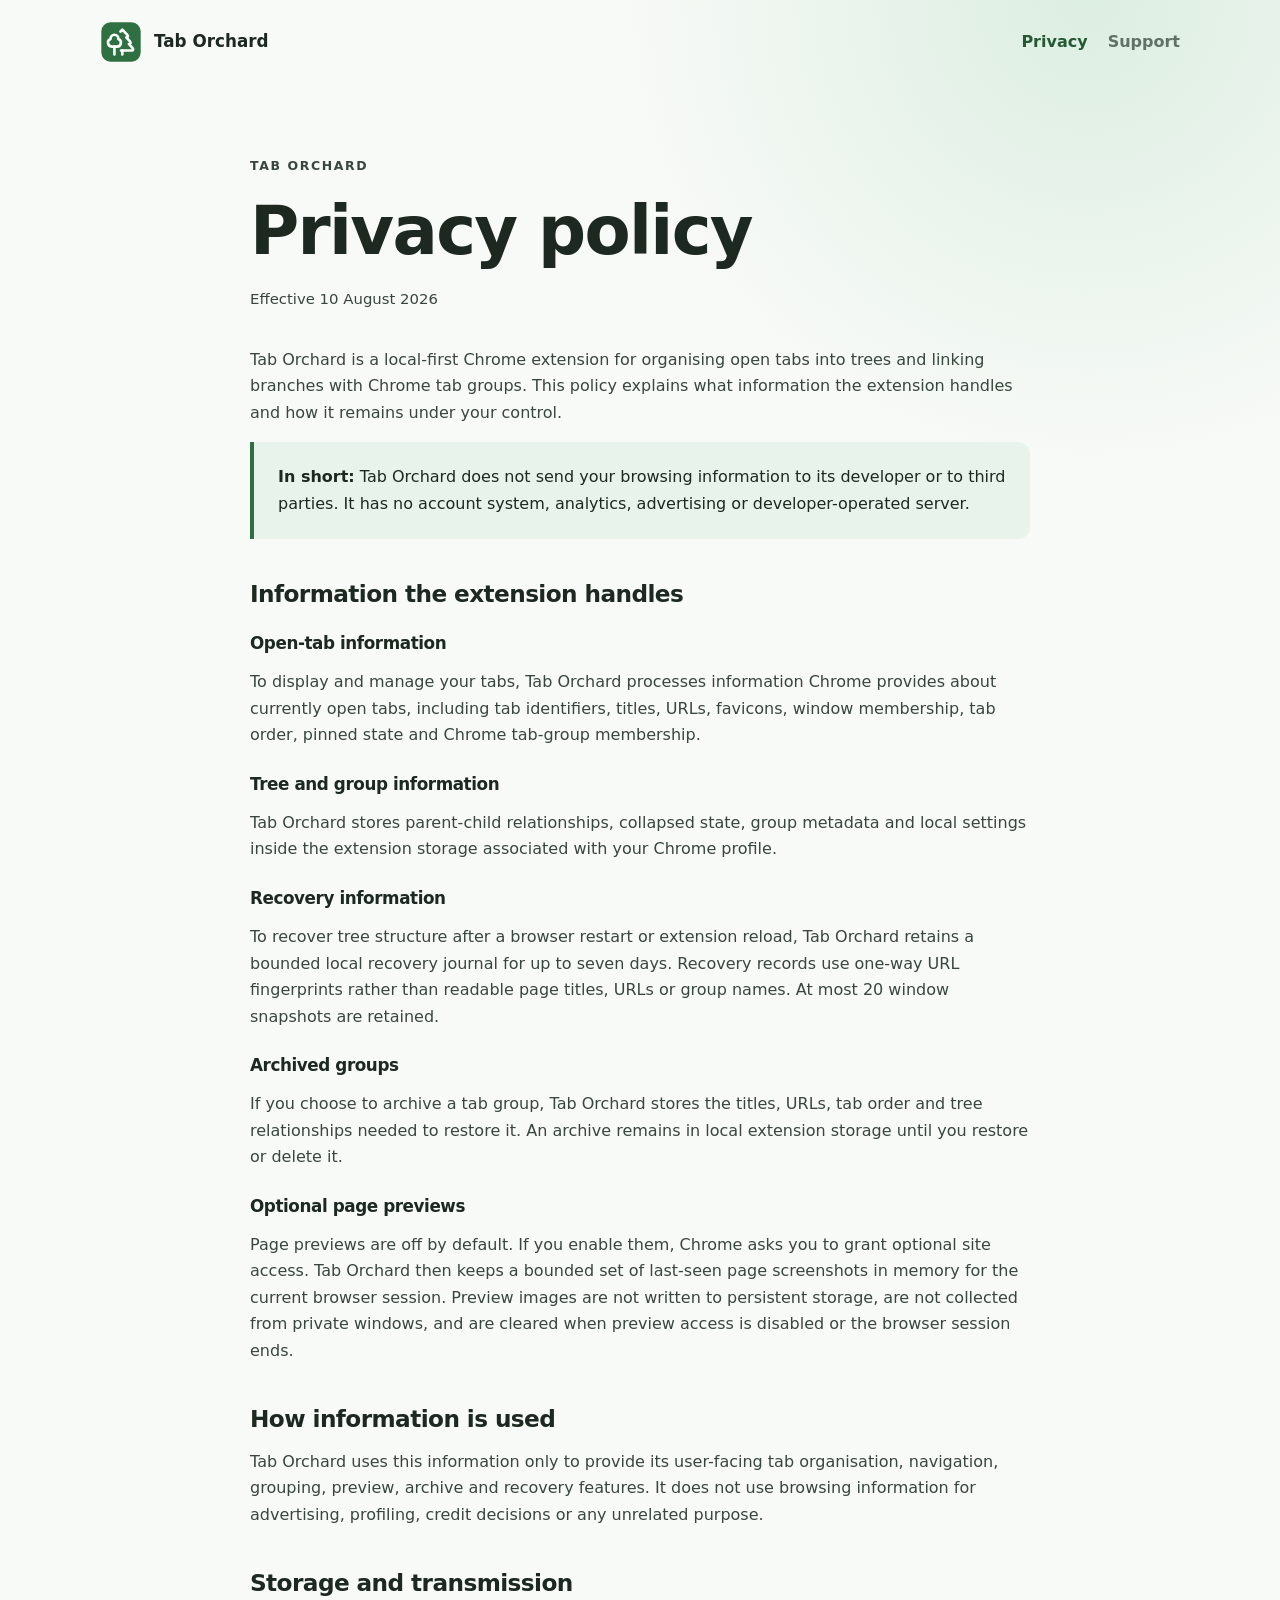
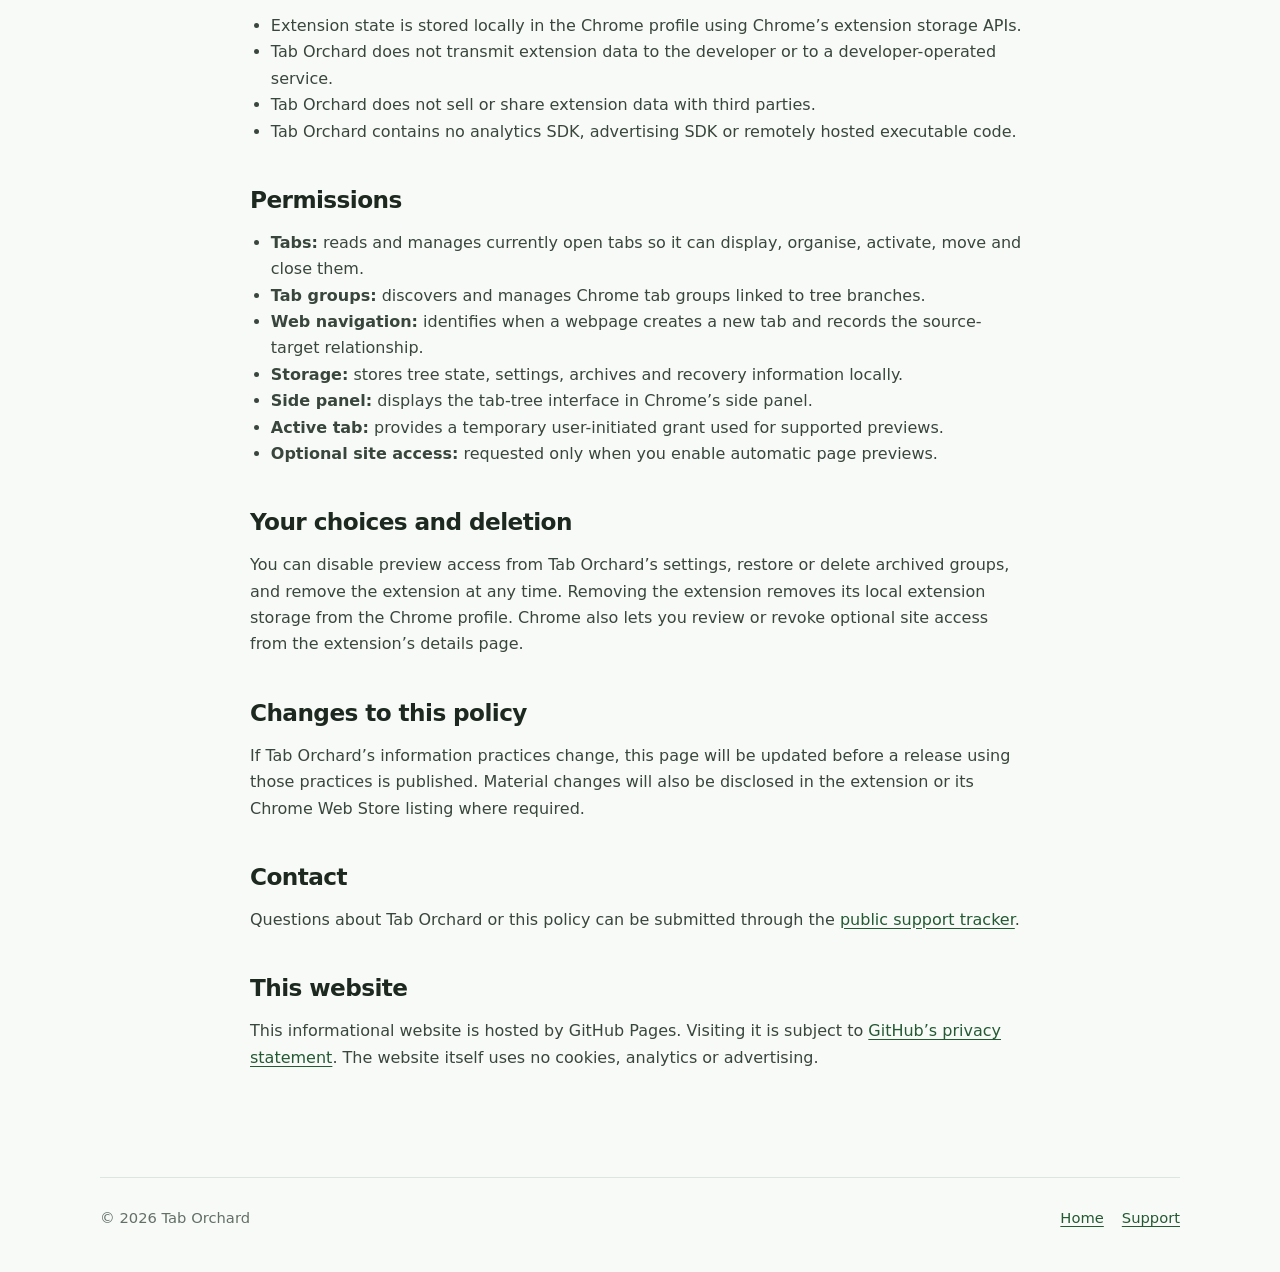
==== privacy.html @ 5b3e2a60 "Create Tab Orchard information site" ====
<!doctype html>
<html lang="en">
  <head>
    <meta charset="utf-8">
    <meta name="viewport" content="width=device-width, initial-scale=1">
    <meta name="description" content="Privacy policy for the Tab Orchard Chrome extension.">
    <title>Privacy policy · Tab Orchard</title>
    <link rel="icon" href="logo.svg" type="image/svg+xml">
    <link rel="stylesheet" href="styles.css">
  </head>
  <body>
    <header class="site-header">
      <a class="brand" href="index.html" aria-label="Tab Orchard home">
        <img src="logo.svg" alt="">
        <span>Tab Orchard</span>
      </a>
      <nav aria-label="Primary navigation">
        <a href="privacy.html" aria-current="page">Privacy</a>
        <a href="support.html">Support</a>
      </nav>
    </header>

    <main class="container policy">
      <p class="eyebrow">Tab Orchard</p>
      <h1>Privacy policy</h1>
      <p class="updated">Effective 10 August 2026</p>
      <p class="policy-intro">Tab Orchard is a local-first Chrome extension for organising open tabs into trees and linking branches with Chrome tab groups. This policy explains what information the extension handles and how it remains under your control.</p>

      <div class="note">
        <strong>In short:</strong> Tab Orchard does not send your browsing information to its developer or to third parties. It has no account system, analytics, advertising or developer-operated server.
      </div>

      <h2>Information the extension handles</h2>

      <h3>Open-tab information</h3>
      <p>To display and manage your tabs, Tab Orchard processes information Chrome provides about currently open tabs, including tab identifiers, titles, URLs, favicons, window membership, tab order, pinned state and Chrome tab-group membership.</p>

      <h3>Tree and group information</h3>
      <p>Tab Orchard stores parent-child relationships, collapsed state, group metadata and local settings inside the extension storage associated with your Chrome profile.</p>

      <h3>Recovery information</h3>
      <p>To recover tree structure after a browser restart or extension reload, Tab Orchard retains a bounded local recovery journal for up to seven days. Recovery records use one-way URL fingerprints rather than readable page titles, URLs or group names. At most 20 window snapshots are retained.</p>

      <h3>Archived groups</h3>
      <p>If you choose to archive a tab group, Tab Orchard stores the titles, URLs, tab order and tree relationships needed to restore it. An archive remains in local extension storage until you restore or delete it.</p>

      <h3>Optional page previews</h3>
      <p>Page previews are off by default. If you enable them, Chrome asks you to grant optional site access. Tab Orchard then keeps a bounded set of last-seen page screenshots in memory for the current browser session. Preview images are not written to persistent storage, are not collected from private windows, and are cleared when preview access is disabled or the browser session ends.</p>

      <h2>How information is used</h2>
      <p>Tab Orchard uses this information only to provide its user-facing tab organisation, navigation, grouping, preview, archive and recovery features. It does not use browsing information for advertising, profiling, credit decisions or any unrelated purpose.</p>

      <h2>Storage and transmission</h2>
      <ul>
        <li>Extension state is stored locally in the Chrome profile using Chrome’s extension storage APIs.</li>
        <li>Tab Orchard does not transmit extension data to the developer or to a developer-operated service.</li>
        <li>Tab Orchard does not sell or share extension data with third parties.</li>
        <li>Tab Orchard contains no analytics SDK, advertising SDK or remotely hosted executable code.</li>
      </ul>

      <h2>Permissions</h2>
      <ul>
        <li><strong>Tabs:</strong> reads and manages currently open tabs so it can display, organise, activate, move and close them.</li>
        <li><strong>Tab groups:</strong> discovers and manages Chrome tab groups linked to tree branches.</li>
        <li><strong>Web navigation:</strong> identifies when a webpage creates a new tab and records the source-target relationship.</li>
        <li><strong>Storage:</strong> stores tree state, settings, archives and recovery information locally.</li>
        <li><strong>Side panel:</strong> displays the tab-tree interface in Chrome’s side panel.</li>
        <li><strong>Active tab:</strong> provides a temporary user-initiated grant used for supported previews.</li>
        <li><strong>Optional site access:</strong> requested only when you enable automatic page previews.</li>
      </ul>

      <h2>Your choices and deletion</h2>
      <p>You can disable preview access from Tab Orchard’s settings, restore or delete archived groups, and remove the extension at any time. Removing the extension removes its local extension storage from the Chrome profile. Chrome also lets you review or revoke optional site access from the extension’s details page.</p>

      <h2>Changes to this policy</h2>
      <p>If Tab Orchard’s information practices change, this page will be updated before a release using those practices is published. Material changes will also be disclosed in the extension or its Chrome Web Store listing where required.</p>

      <h2>Contact</h2>
      <p>Questions about Tab Orchard or this policy can be submitted through the <a href="https://github.com/LukeDefeo/tab-orchard/issues">public support tracker</a>.</p>

      <h2>This website</h2>
      <p>This informational website is hosted by GitHub Pages. Visiting it is subject to <a href="https://docs.github.com/en/site-policy/privacy-policies/github-general-privacy-statement">GitHub’s privacy statement</a>. The website itself uses no cookies, analytics or advertising.</p>
    </main>

    <footer class="site-footer">
      <span>© 2026 Tab Orchard</span>
      <div class="footer-links">
        <a href="index.html">Home</a>
        <a href="support.html">Support</a>
      </div>
    </footer>
  </body>
</html>
---- styles.css ----
:root {
  color-scheme: light;
  --ink: #1d2920;
  --muted: #637068;
  --green: #2f7042;
  --green-dark: #245934;
  --green-soft: #e8f3eb;
  --cream: #f8faf7;
  --line: #dce5de;
  --white: #ffffff;
  font-family: Inter, ui-sans-serif, system-ui, -apple-system, BlinkMacSystemFont, "Segoe UI", sans-serif;
}

* {
  box-sizing: border-box;
}

body {
  margin: 0;
  color: var(--ink);
  background:
    radial-gradient(circle at 85% 0%, #dceee1 0, transparent 30rem),
    var(--cream);
  font-size: 16px;
  line-height: 1.65;
}

a {
  color: var(--green-dark);
  text-underline-offset: 0.18em;
}

a:hover {
  color: var(--green);
}

.site-header,
.site-footer,
.container {
  width: min(1080px, calc(100% - 40px));
  margin-inline: auto;
}

.site-header {
  min-height: 84px;
  display: flex;
  align-items: center;
  justify-content: space-between;
  gap: 24px;
}

.brand {
  display: inline-flex;
  align-items: center;
  gap: 12px;
  color: var(--ink);
  font-size: 1.05rem;
  font-weight: 760;
  text-decoration: none;
}

.brand img {
  width: 42px;
  height: 42px;
}

nav {
  display: flex;
  flex-wrap: wrap;
  gap: 20px;
}

nav a {
  color: var(--muted);
  font-weight: 650;
  text-decoration: none;
}

nav a[aria-current="page"] {
  color: var(--green-dark);
}

.hero {
  padding: 88px 0 78px;
  display: grid;
  grid-template-columns: minmax(0, 1.25fr) minmax(280px, 0.75fr);
  gap: 70px;
  align-items: center;
}

.eyebrow {
  margin: 0 0 16px;
  color: var(--green-dark);
  font-size: 0.78rem;
  font-weight: 800;
  letter-spacing: 0.13em;
  text-transform: uppercase;
}

h1,
h2,
h3 {
  line-height: 1.16;
  letter-spacing: -0.025em;
}

h1 {
  max-width: 760px;
  margin: 0;
  font-size: clamp(2.65rem, 6.5vw, 5.5rem);
}

.hero-copy {
  max-width: 670px;
  margin: 26px 0 0;
  color: var(--muted);
  font-size: clamp(1.08rem, 2vw, 1.28rem);
}

.hero-mark {
  position: relative;
  min-height: 350px;
  display: grid;
  place-items: center;
}

.hero-mark::before,
.hero-mark::after {
  position: absolute;
  content: "";
  border: 1px solid #a9c8b1;
  border-radius: 50%;
}

.hero-mark::before {
  width: 330px;
  height: 330px;
}

.hero-mark::after {
  width: 260px;
  height: 260px;
}

.hero-mark img {
  position: relative;
  z-index: 1;
  width: 205px;
  height: 205px;
  filter: drop-shadow(0 24px 35px rgb(36 89 52 / 0.2));
}

.section {
  padding: 68px 0;
}

.section-heading {
  max-width: 700px;
  margin-bottom: 32px;
}

.section h2 {
  margin: 0 0 12px;
  font-size: clamp(2rem, 4vw, 3rem);
}

.section-heading p,
.card p,
.policy-intro,
.support-copy {
  color: var(--muted);
}

.cards {
  display: grid;
  grid-template-columns: repeat(2, minmax(0, 1fr));
  gap: 18px;
}

.card {
  padding: 30px;
  border: 1px solid var(--line);
  border-radius: 20px;
  background: rgb(255 255 255 / 0.78);
  box-shadow: 0 10px 30px rgb(29 41 32 / 0.035);
}

.card h3 {
  margin: 0 0 8px;
  font-size: 1.2rem;
}

.card p {
  margin: 0;
}

.privacy-callout {
  margin: 64px 0 30px;
  padding: 38px;
  display: flex;
  align-items: center;
  justify-content: space-between;
  gap: 28px;
  border-radius: 24px;
  color: var(--white);
  background: var(--green);
}

.privacy-callout h2 {
  margin: 0 0 8px;
  font-size: clamp(1.6rem, 3vw, 2.25rem);
}

.privacy-callout p {
  max-width: 650px;
  margin: 0;
  color: #e3f2e7;
}

.button {
  flex: none;
  display: inline-flex;
  align-items: center;
  justify-content: center;
  min-height: 46px;
  padding: 0 20px;
  border-radius: 12px;
  color: var(--green-dark);
  background: var(--white);
  font-weight: 760;
  text-decoration: none;
}

.policy,
.support {
  max-width: 780px;
  padding: 72px 0 90px;
}

.policy h1,
.support h1 {
  margin-bottom: 16px;
  font-size: clamp(2.5rem, 6vw, 4.2rem);
}

.updated {
  margin: 0 0 36px;
  color: var(--muted);
  font-size: 0.93rem;
}

.policy h2,
.support h2 {
  margin: 42px 0 12px;
  font-size: 1.45rem;
}

.policy h3 {
  margin: 26px 0 6px;
  font-size: 1.05rem;
}

.policy p,
.policy li,
.support p,
.support li {
  color: #39463d;
}

.policy ul,
.support ul {
  padding-left: 1.3rem;
}

.note {
  padding: 22px 24px;
  border-left: 4px solid var(--green);
  border-radius: 0 12px 12px 0;
  background: var(--green-soft);
}

.site-footer {
  padding: 28px 0 42px;
  display: flex;
  justify-content: space-between;
  gap: 24px;
  border-top: 1px solid var(--line);
  color: var(--muted);
  font-size: 0.92rem;
}

.footer-links {
  display: flex;
  gap: 18px;
}

@media (max-width: 760px) {
  .site-header {
    padding: 18px 0;
    align-items: flex-start;
  }

  nav {
    justify-content: flex-end;
    gap: 12px;
  }

  .hero {
    padding: 62px 0 48px;
    grid-template-columns: 1fr;
    gap: 24px;
  }

  .hero-mark {
    min-height: 270px;
  }

  .hero-mark::before {
    width: 260px;
    height: 260px;
  }

  .hero-mark::after {
    width: 205px;
    height: 205px;
  }

  .hero-mark img {
    width: 160px;
    height: 160px;
  }

  .cards {
    grid-template-columns: 1fr;
  }

  .privacy-callout,
  .site-footer {
    align-items: flex-start;
    flex-direction: column;
  }
}
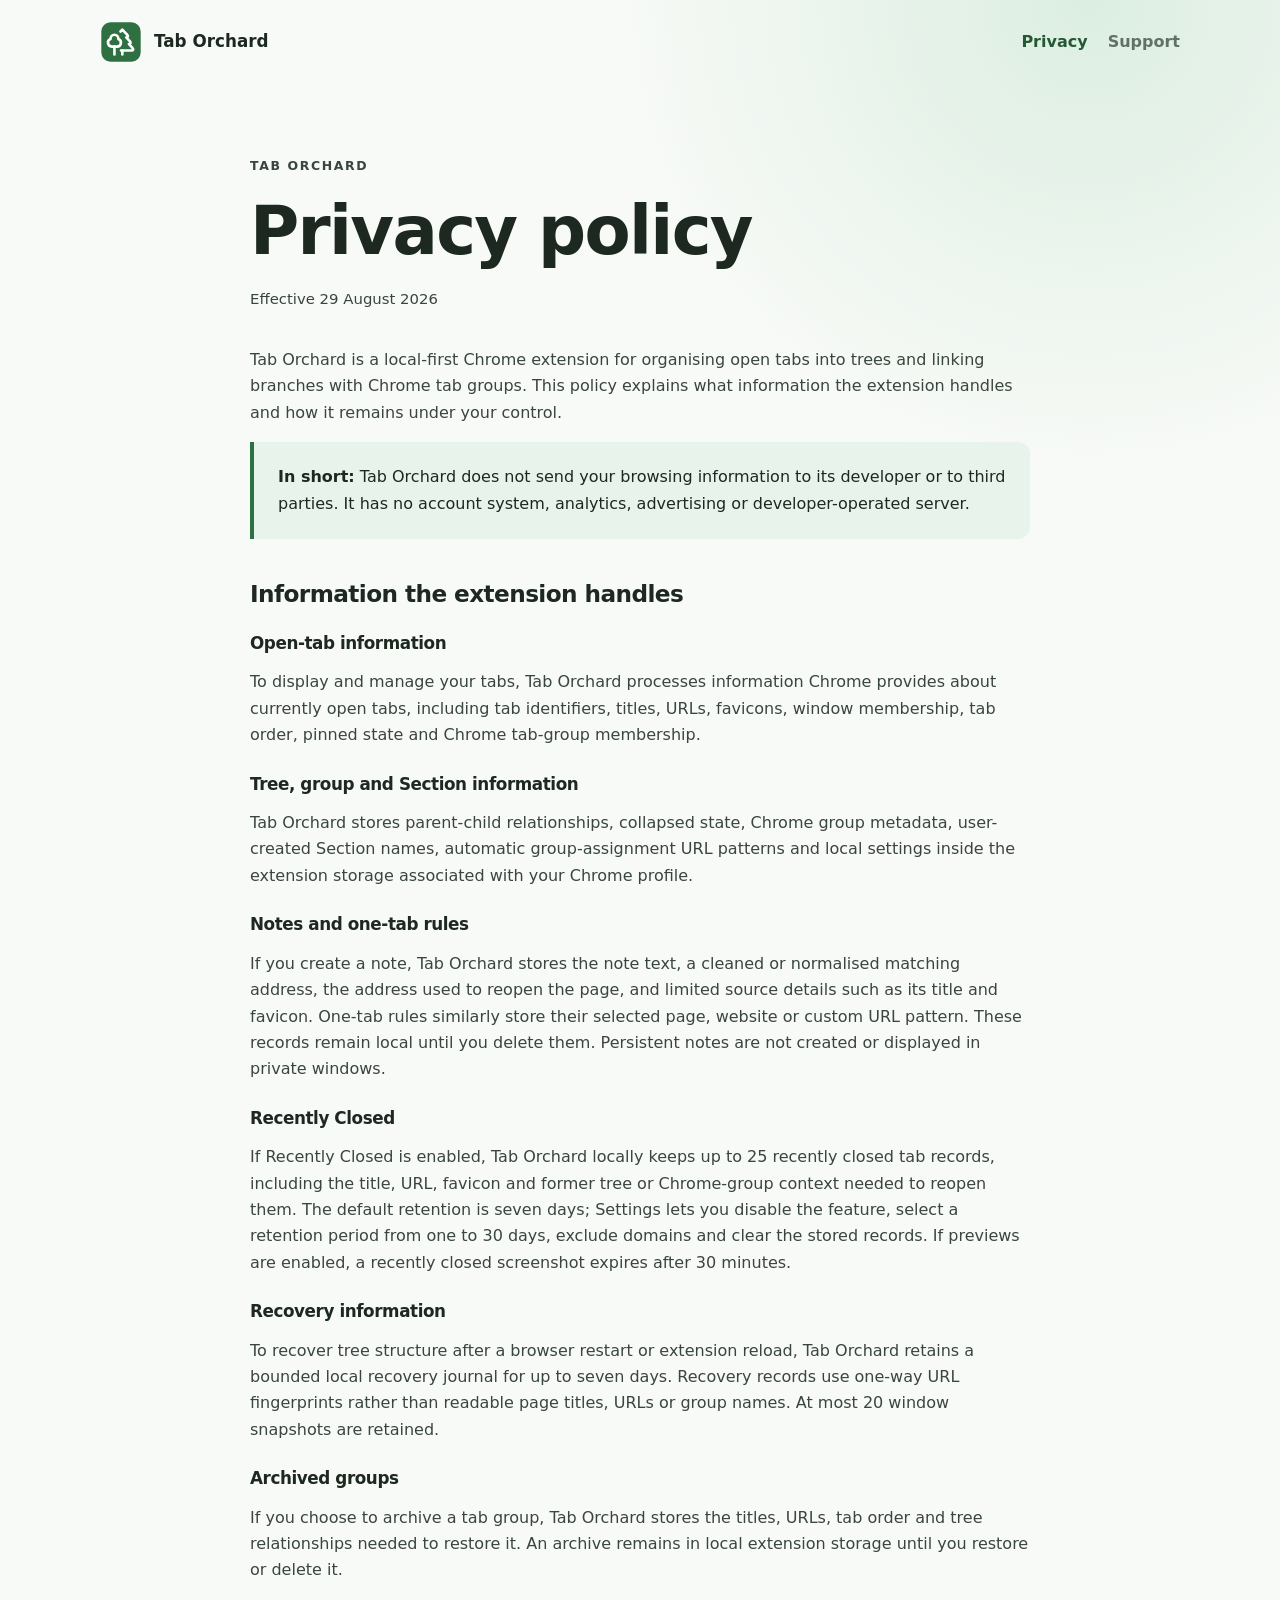
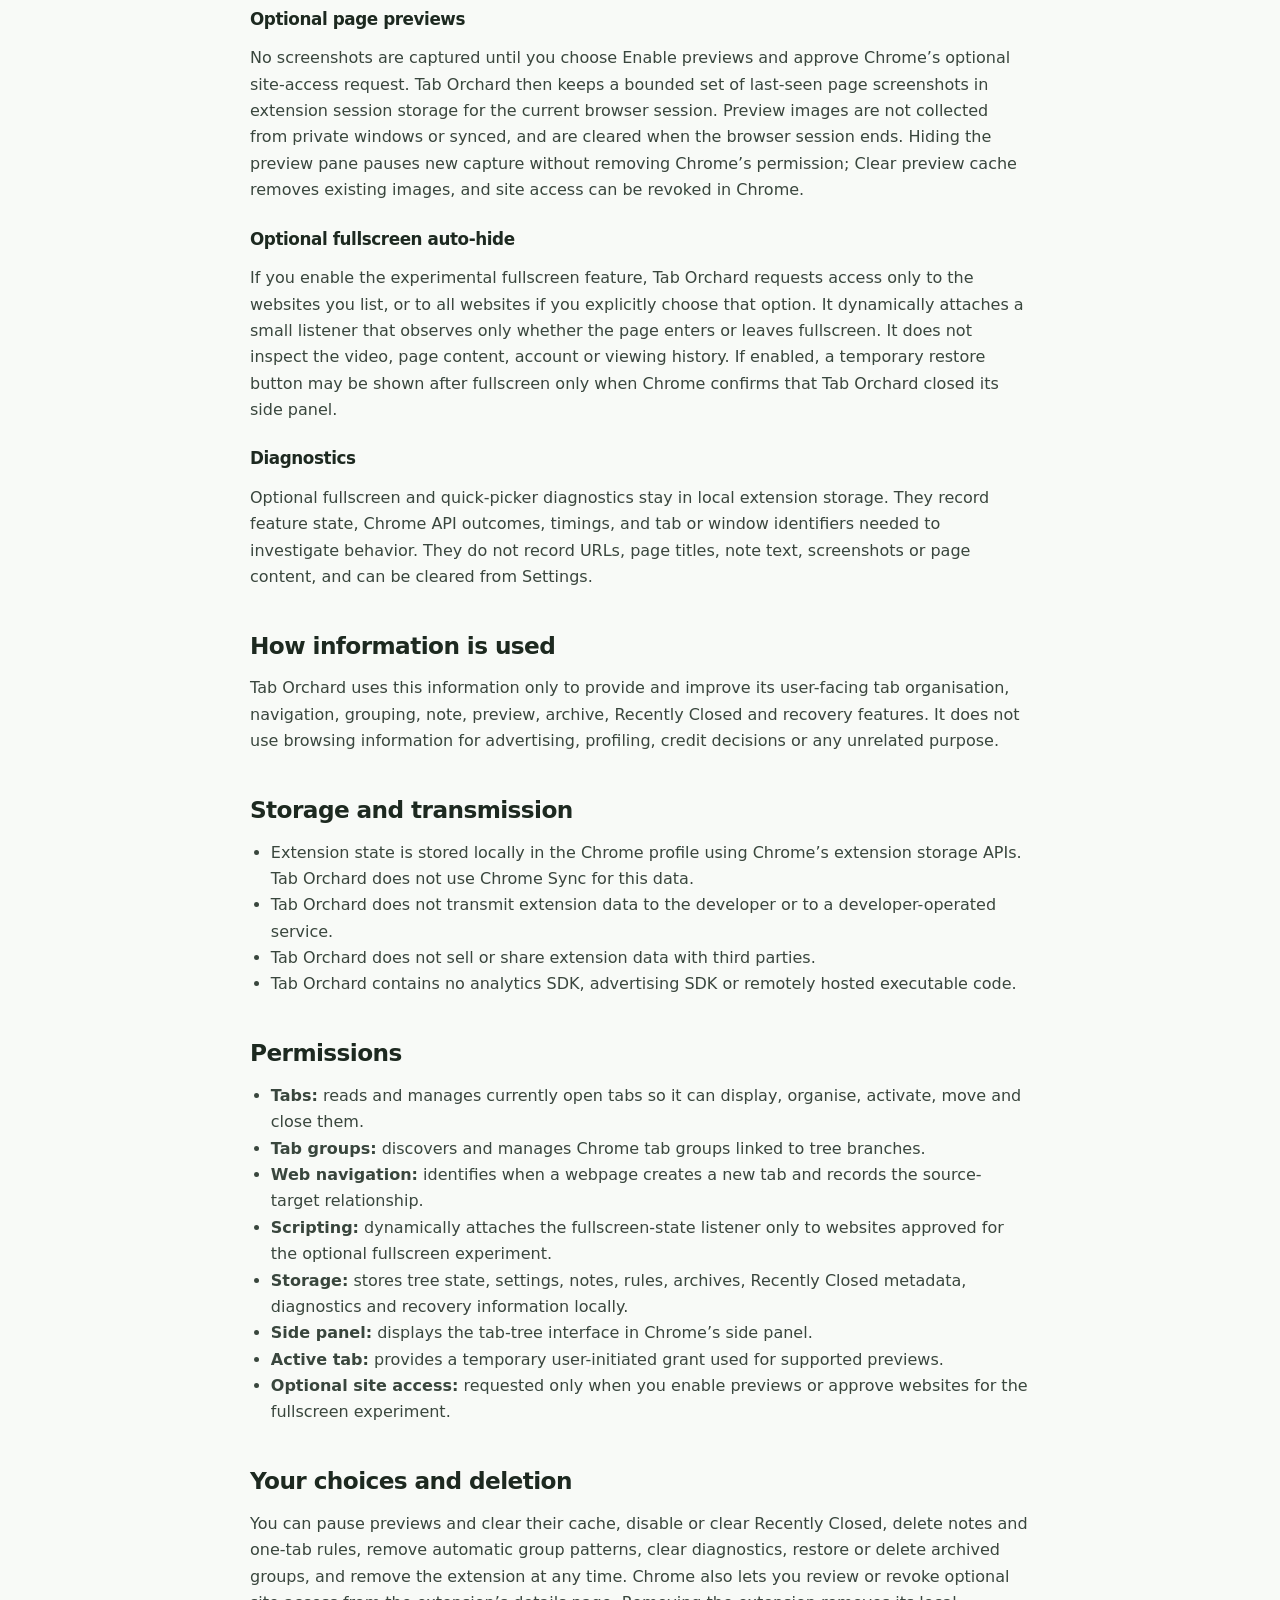
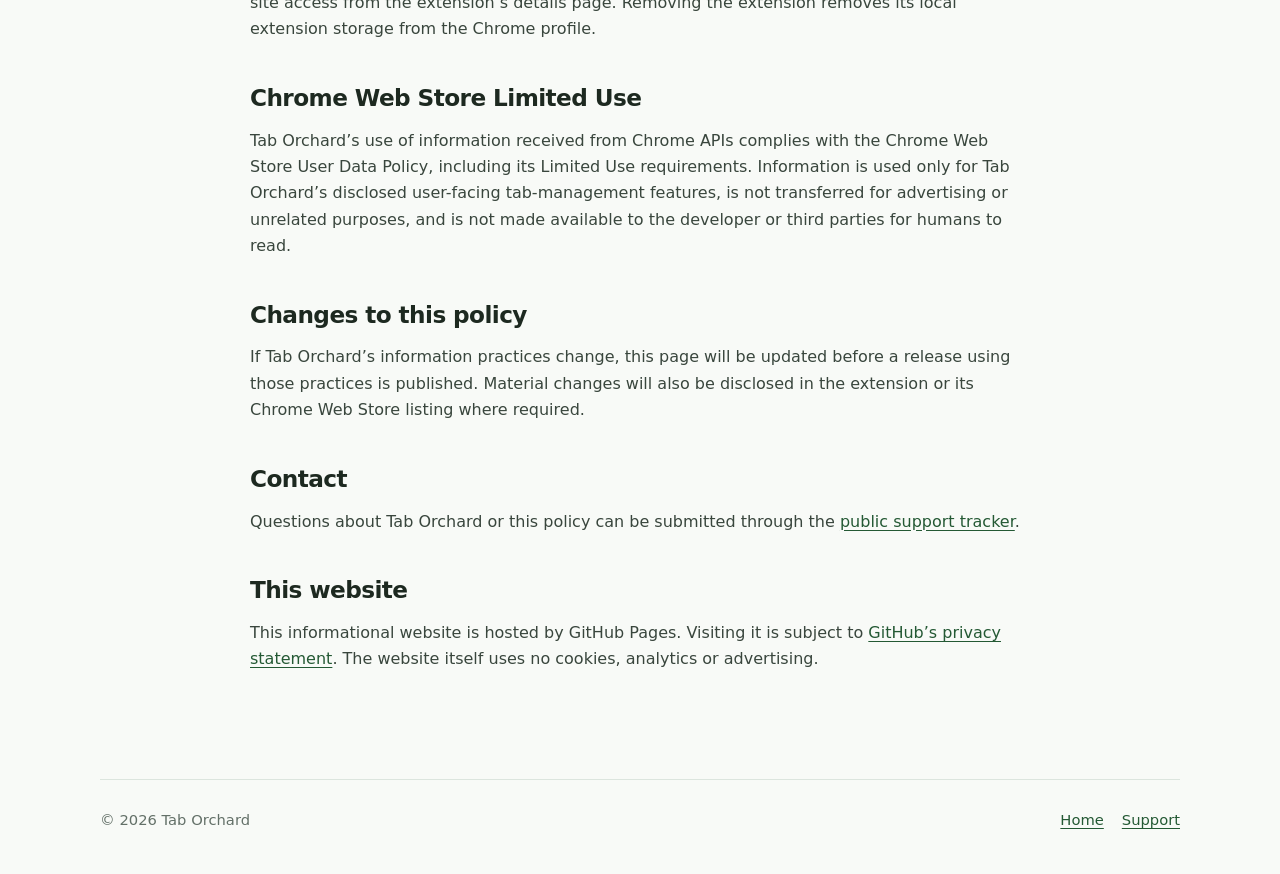
==== commit 416da3a7: "Update privacy policy for current features" ====
--- a/privacy.html
+++ b/privacy.html
@@ -23,7 +23,7 @@
     <main class="container policy">
       <p class="eyebrow">Tab Orchard</p>
       <h1>Privacy policy</h1>
-      <p class="updated">Effective 10 August 2026</p>
+      <p class="updated">Effective 29 August 2026</p>
       <p class="policy-intro">Tab Orchard is a local-first Chrome extension for organising open tabs into trees and linking branches with Chrome tab groups. This policy explains what information the extension handles and how it remains under your control.</p>
 
       <div class="note">
@@ -35,8 +35,14 @@
       <h3>Open-tab information</h3>
       <p>To display and manage your tabs, Tab Orchard processes information Chrome provides about currently open tabs, including tab identifiers, titles, URLs, favicons, window membership, tab order, pinned state and Chrome tab-group membership.</p>
 
-      <h3>Tree and group information</h3>
-      <p>Tab Orchard stores parent-child relationships, collapsed state, group metadata and local settings inside the extension storage associated with your Chrome profile.</p>
+      <h3>Tree, group and Section information</h3>
+      <p>Tab Orchard stores parent-child relationships, collapsed state, Chrome group metadata, user-created Section names, automatic group-assignment URL patterns and local settings inside the extension storage associated with your Chrome profile.</p>
+
+      <h3>Notes and one-tab rules</h3>
+      <p>If you create a note, Tab Orchard stores the note text, a cleaned or normalised matching address, the address used to reopen the page, and limited source details such as its title and favicon. One-tab rules similarly store their selected page, website or custom URL pattern. These records remain local until you delete them. Persistent notes are not created or displayed in private windows.</p>
+
+      <h3>Recently Closed</h3>
+      <p>If Recently Closed is enabled, Tab Orchard locally keeps up to 25 recently closed tab records, including the title, URL, favicon and former tree or Chrome-group context needed to reopen them. The default retention is seven days; Settings lets you disable the feature, select a retention period from one to 30 days, exclude domains and clear the stored records. If previews are enabled, a recently closed screenshot expires after 30 minutes.</p>
 
       <h3>Recovery information</h3>
       <p>To recover tree structure after a browser restart or extension reload, Tab Orchard retains a bounded local recovery journal for up to seven days. Recovery records use one-way URL fingerprints rather than readable page titles, URLs or group names. At most 20 window snapshots are retained.</p>
@@ -45,14 +51,20 @@
       <p>If you choose to archive a tab group, Tab Orchard stores the titles, URLs, tab order and tree relationships needed to restore it. An archive remains in local extension storage until you restore or delete it.</p>
 
       <h3>Optional page previews</h3>
-      <p>Page previews are off by default. If you enable them, Chrome asks you to grant optional site access. Tab Orchard then keeps a bounded set of last-seen page screenshots in memory for the current browser session. Preview images are not written to persistent storage, are not collected from private windows, and are cleared when preview access is disabled or the browser session ends.</p>
+      <p>No screenshots are captured until you choose Enable previews and approve Chrome’s optional site-access request. Tab Orchard then keeps a bounded set of last-seen page screenshots in extension session storage for the current browser session. Preview images are not collected from private windows or synced, and are cleared when the browser session ends. Hiding the preview pane pauses new capture without removing Chrome’s permission; Clear preview cache removes existing images, and site access can be revoked in Chrome.</p>
+
+      <h3>Optional fullscreen auto-hide</h3>
+      <p>If you enable the experimental fullscreen feature, Tab Orchard requests access only to the websites you list, or to all websites if you explicitly choose that option. It dynamically attaches a small listener that observes only whether the page enters or leaves fullscreen. It does not inspect the video, page content, account or viewing history. If enabled, a temporary restore button may be shown after fullscreen only when Chrome confirms that Tab Orchard closed its side panel.</p>
+
+      <h3>Diagnostics</h3>
+      <p>Optional fullscreen and quick-picker diagnostics stay in local extension storage. They record feature state, Chrome API outcomes, timings, and tab or window identifiers needed to investigate behavior. They do not record URLs, page titles, note text, screenshots or page content, and can be cleared from Settings.</p>
 
       <h2>How information is used</h2>
-      <p>Tab Orchard uses this information only to provide its user-facing tab organisation, navigation, grouping, preview, archive and recovery features. It does not use browsing information for advertising, profiling, credit decisions or any unrelated purpose.</p>
+      <p>Tab Orchard uses this information only to provide and improve its user-facing tab organisation, navigation, grouping, note, preview, archive, Recently Closed and recovery features. It does not use browsing information for advertising, profiling, credit decisions or any unrelated purpose.</p>
 
       <h2>Storage and transmission</h2>
       <ul>
-        <li>Extension state is stored locally in the Chrome profile using Chrome’s extension storage APIs.</li>
+        <li>Extension state is stored locally in the Chrome profile using Chrome’s extension storage APIs. Tab Orchard does not use Chrome Sync for this data.</li>
         <li>Tab Orchard does not transmit extension data to the developer or to a developer-operated service.</li>
         <li>Tab Orchard does not sell or share extension data with third parties.</li>
         <li>Tab Orchard contains no analytics SDK, advertising SDK or remotely hosted executable code.</li>
@@ -63,14 +75,18 @@
         <li><strong>Tabs:</strong> reads and manages currently open tabs so it can display, organise, activate, move and close them.</li>
         <li><strong>Tab groups:</strong> discovers and manages Chrome tab groups linked to tree branches.</li>
         <li><strong>Web navigation:</strong> identifies when a webpage creates a new tab and records the source-target relationship.</li>
-        <li><strong>Storage:</strong> stores tree state, settings, archives and recovery information locally.</li>
+        <li><strong>Scripting:</strong> dynamically attaches the fullscreen-state listener only to websites approved for the optional fullscreen experiment.</li>
+        <li><strong>Storage:</strong> stores tree state, settings, notes, rules, archives, Recently Closed metadata, diagnostics and recovery information locally.</li>
         <li><strong>Side panel:</strong> displays the tab-tree interface in Chrome’s side panel.</li>
         <li><strong>Active tab:</strong> provides a temporary user-initiated grant used for supported previews.</li>
-        <li><strong>Optional site access:</strong> requested only when you enable automatic page previews.</li>
+        <li><strong>Optional site access:</strong> requested only when you enable previews or approve websites for the fullscreen experiment.</li>
       </ul>
 
       <h2>Your choices and deletion</h2>
-      <p>You can disable preview access from Tab Orchard’s settings, restore or delete archived groups, and remove the extension at any time. Removing the extension removes its local extension storage from the Chrome profile. Chrome also lets you review or revoke optional site access from the extension’s details page.</p>
+      <p>You can pause previews and clear their cache, disable or clear Recently Closed, delete notes and one-tab rules, remove automatic group patterns, clear diagnostics, restore or delete archived groups, and remove the extension at any time. Chrome also lets you review or revoke optional site access from the extension’s details page. Removing the extension removes its local extension storage from the Chrome profile.</p>
+
+      <h2>Chrome Web Store Limited Use</h2>
+      <p>Tab Orchard’s use of information received from Chrome APIs complies with the Chrome Web Store User Data Policy, including its Limited Use requirements. Information is used only for Tab Orchard’s disclosed user-facing tab-management features, is not transferred for advertising or unrelated purposes, and is not made available to the developer or third parties for humans to read.</p>
 
       <h2>Changes to this policy</h2>
       <p>If Tab Orchard’s information practices change, this page will be updated before a release using those practices is published. Material changes will also be disclosed in the extension or its Chrome Web Store listing where required.</p>
